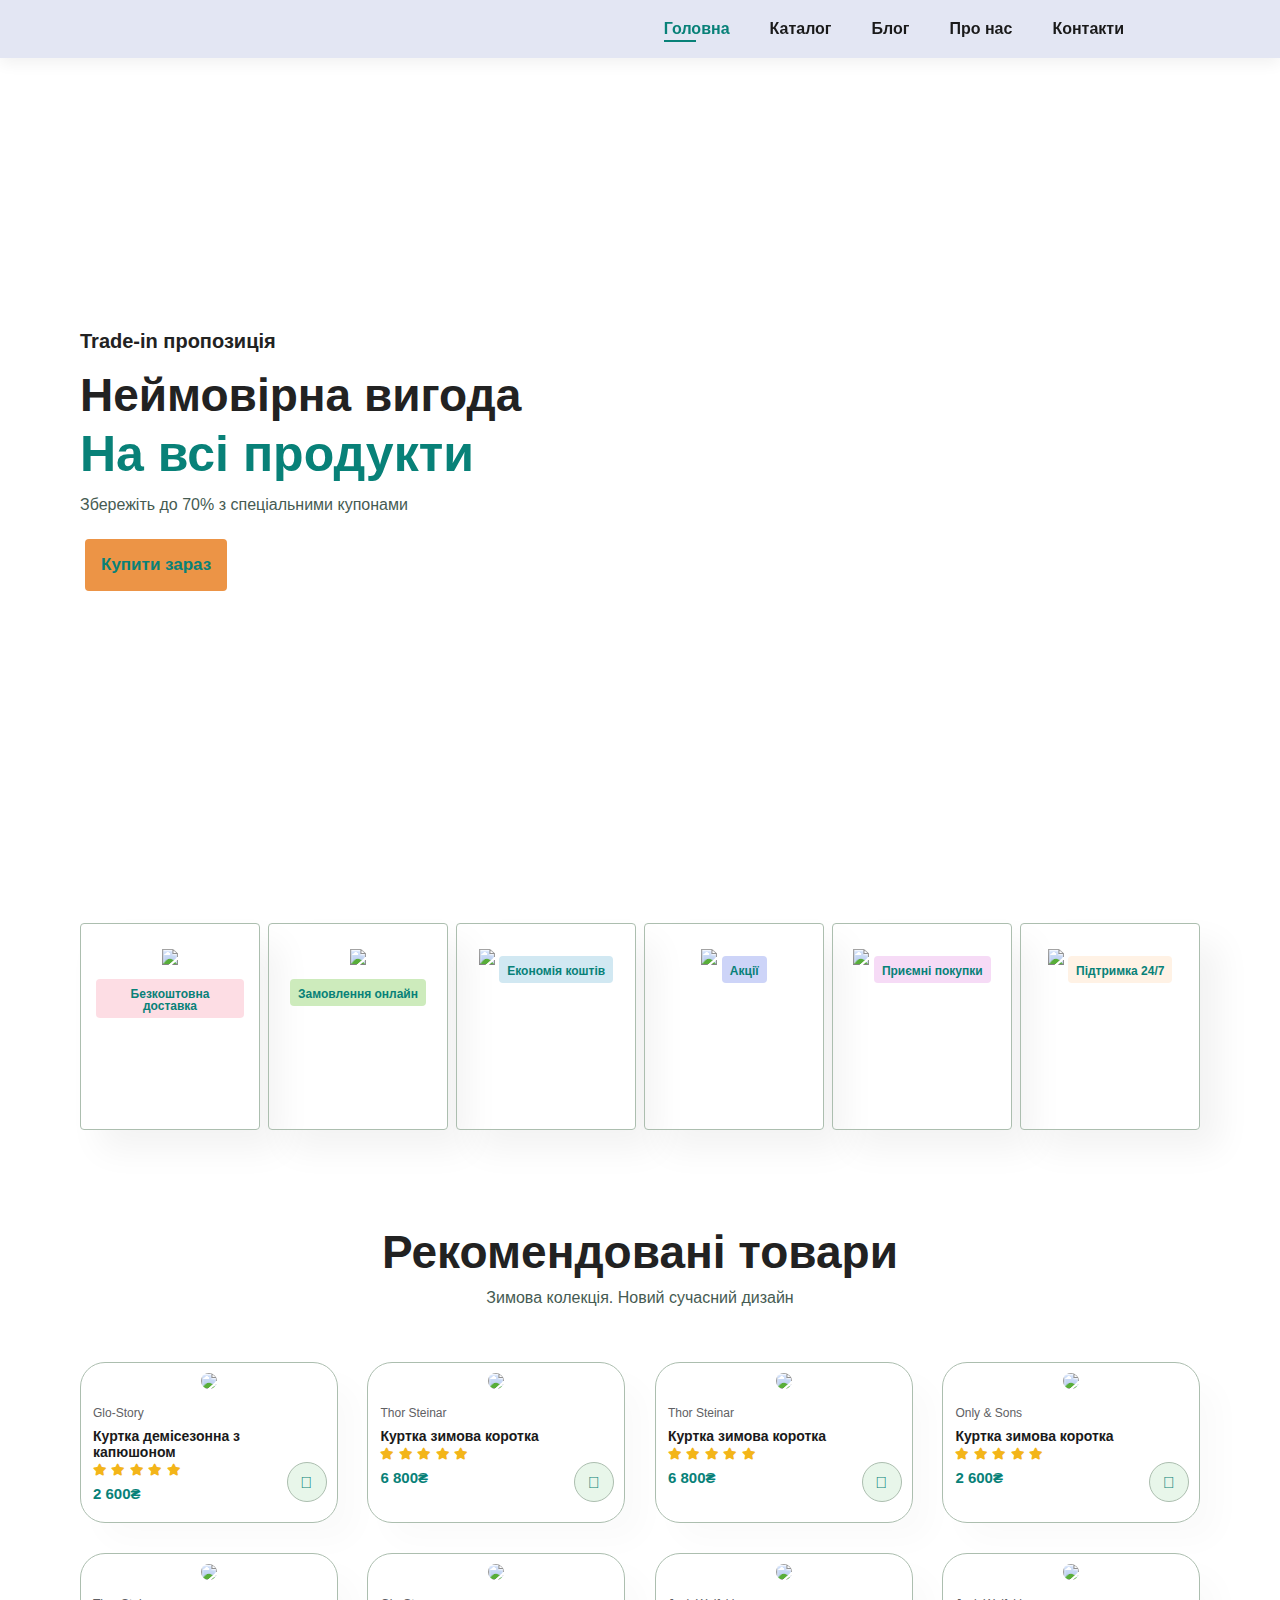
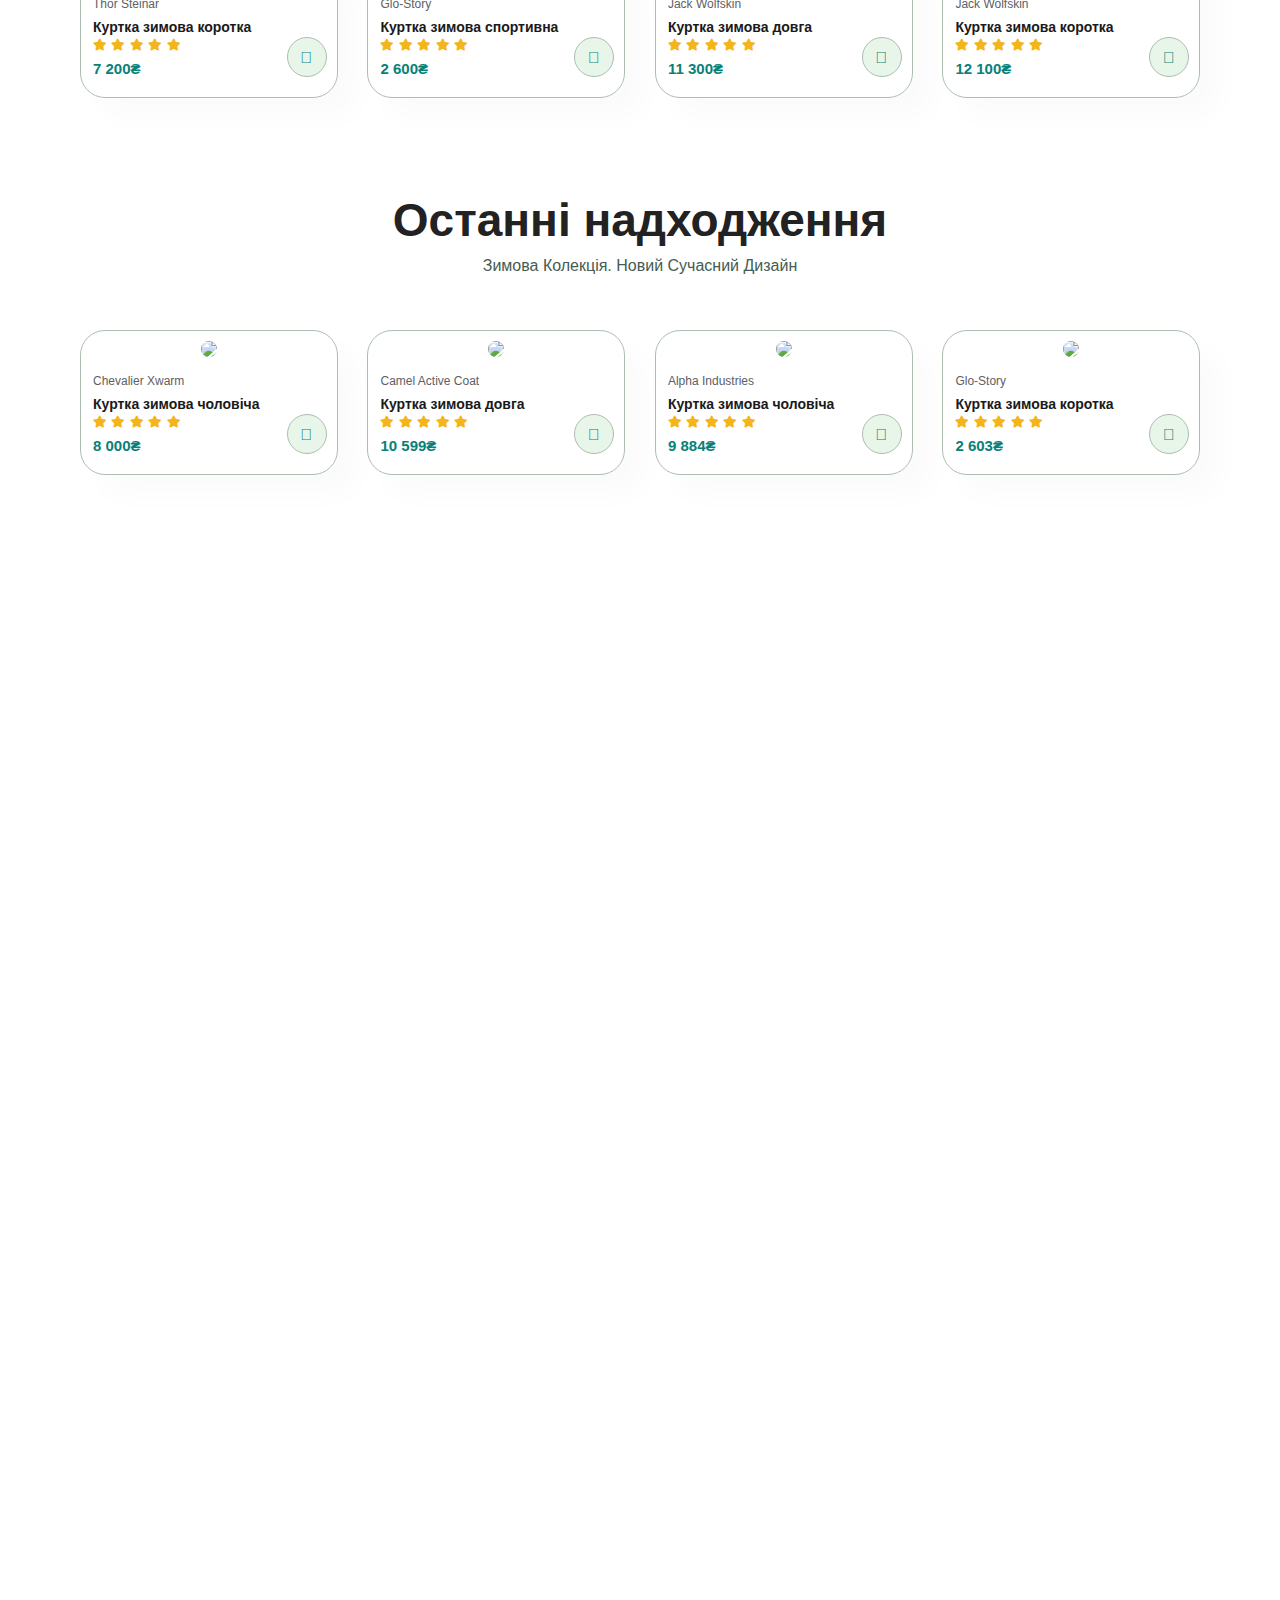
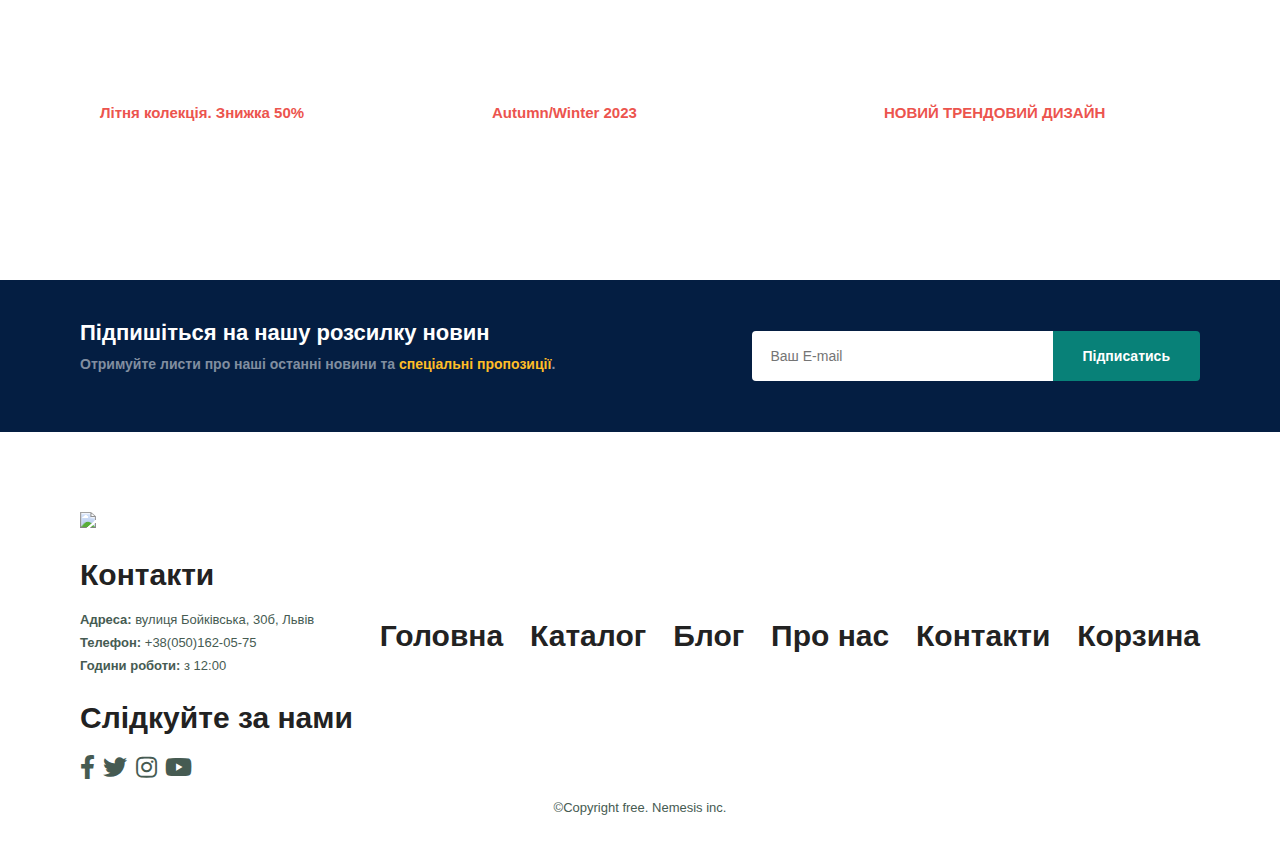
==== index.html @ 421bbaed "qeqwe" ====
<!DOCTYPE html>
<html lang="en">
<head>
    <meta charset="UTF-8">
    <meta name="viewport" content="width=device-width, initial-scale=1.0">
    <title>Ecommerce</title>
    <link rel="stylesheet" href="style.css">
    <link rel="stylesheet" href="https:\\pro.fontawesome.com/releases/v5.10.0/css/all.css"/>
</head>

<body>
    
    <section id="header">
        <a href="#"><img src="img/logo.png" class="logo" alt=""></a>
        <div>
            <ul id="navbar">
                <li><a class="active" href="index.html">Головна</a></li>
                <li><a href="shop.html">Каталог</a></li>
                <li><a href="blog.html">Блог</a></li>
                <li><a href="about.html">Про нас</a></li>
                <li><a href="contact.html">Контакти</a></li>
                <li id="lg-bag"><a href="cart.html"><i class="far fa-shopping-bag"></i></a></li>
                <a href="#" id="close"><i class="far fa-times"></i></a>
            </ul>
        </div>
        <div id="mobile">
            <a href="cart.html"><i class="far fa-shopping-bag"></i></a>
            <i id="bar" class="fas fa-outdent"></i>
        </div>
    </section>
    <section id="hero">
        <h4>Trade-in пропозиція</h4>
        <h2>Неймовірна вигода</h2>
        <h1>На всі продукти</h1>
        <p>Збережіть до 70% з спеціальними купонами</p>
        <button onclick="window.location.href='shop.html'"><span>Купити зараз</span></button>
    </section>

    <section id="feature" class="section-p1">
        <div class="fe-box">
            <img src="img/features/f1.png">
            <h6>Безкоштовна доставка</h6>
        </div>
        <div class="fe-box">
            <img src="img/features/f2.png">
            <h6>Замовлення онлайн</h6>
        </div>
        <div class="fe-box">
            <img src="img/features/f3.png">
            <h6>Економія коштів</h6>
        </div>
        <div class="fe-box">
            <img src="img/features/f4.png">
            <h6>Акції</h6>
        </div>
        <div class="fe-box">
            <img src="img/features/f5.png">
            <h6>Приємні покупки</h6>
        </div>
        <div class="fe-box">
            <img src="img/features/f6.png">
            <h6>Підтримка 24/7</h6>
        </div>
    </section>

    <section id="product1" class="section-p1">
        <h2>Рекомендовані товари</h2>
        <p>Зимова колекція. Новий сучасний дизайн</p>
        <div class="pro-container">
            <div class="pro">
                <img src="img/products/1.webp">
                <div class="des">
                    <span>Glo-Story</span>
                    <h5>Куртка демісезонна з капюшоном</h5>
                    <div class="star">
                        <i class="fas fa-star"></i>
                        <i class="fas fa-star"></i>
                        <i class="fas fa-star"></i>
                        <i class="fas fa-star"></i>
                        <i class="fas fa-star"></i>
                    </div>
                    <h4>2 600₴</h4>
                </div>
                <a href="#"><i class="fal fa-shopping-cart cart"></i></a>
            </div>
            <div class="pro">
                <img src="img/products/2.webp">
                <div class="des">
                    <span>Thor Steinar</span>
                    <h5>Куртка зимова коротка</h5>
                    <div class="star">
                        <i class="fas fa-star"></i>
                        <i class="fas fa-star"></i>
                        <i class="fas fa-star"></i>
                        <i class="fas fa-star"></i>
                        <i class="fas fa-star"></i>
                    </div>
                    <h4>6 800₴</h4>
                </div>
                <a href="#"><i class="fal fa-shopping-cart cart"></i></a>
            </div>
            <div class="pro">
                <img src="img/products/3.webp">
                <div class="des">
                    <span>Thor Steinar</span>
                    <h5>Куртка зимова коротка</h5>
                    <div class="star">
                        <i class="fas fa-star"></i>
                        <i class="fas fa-star"></i>
                        <i class="fas fa-star"></i>
                        <i class="fas fa-star"></i>
                        <i class="fas fa-star"></i>
                    </div>
                    <h4>6 800₴</h4>
                </div>
                <a href="#"><i class="fal fa-shopping-cart cart"></i></a>
            </div>
            <div class="pro">
                <img src="img/products/4.webp">
                <div class="des">
                    <span>Only & Sons</span>
                    <h5>Куртка зимова коротка</h5>
                    <div class="star">
                        <i class="fas fa-star"></i>
                        <i class="fas fa-star"></i>
                        <i class="fas fa-star"></i>
                        <i class="fas fa-star"></i>
                        <i class="fas fa-star"></i>
                    </div>
                    <h4>2 600₴</h4>
                </div>
                <a href="#"><i class="fal fa-shopping-cart cart"></i></a>
            </div>
            <div class="pro">
                <img src="img/products/5.webp">
                <div class="des">
                    <span>Thor Steinar</span>
                    <h5>Куртка зимова коротка</h5>
                    <div class="star">
                        <i class="fas fa-star"></i>
                        <i class="fas fa-star"></i>
                        <i class="fas fa-star"></i>
                        <i class="fas fa-star"></i>
                        <i class="fas fa-star"></i>
                    </div>
                    <h4>7 200₴</h4>
                </div>
                <a href="#"><i class="fal fa-shopping-cart cart"></i></a>
            </div>
            <div class="pro">
                <img src="img/products/6.webp">
                <div class="des">
                    <span>Glo-Story</span>
                    <h5>Куртка зимова спортивна</h5>
                    <div class="star">
                        <i class="fas fa-star"></i>
                        <i class="fas fa-star"></i>
                        <i class="fas fa-star"></i>
                        <i class="fas fa-star"></i>
                        <i class="fas fa-star"></i>
                    </div>
                    <h4>2 600₴</h4>
                </div>
                <a href="#"><i class="fal fa-shopping-cart cart"></i></a>
            </div>
            <div class="pro">
                <img src="img/products/7.webp">
                <div class="des">
                    <span>Jack Wolfskin</span>
                    <h5>Куртка зимова довга</h5>
                    <div class="star">
                        <i class="fas fa-star"></i>
                        <i class="fas fa-star"></i>
                        <i class="fas fa-star"></i>
                        <i class="fas fa-star"></i>
                        <i class="fas fa-star"></i>
                    </div>
                    <h4>11 300₴</h4>
                </div>
                <a href="#"><i class="fal fa-shopping-cart cart"></i></a>
            </div>
            <div class="pro">
                <img src="img/products/8.webp">
                <div class="des">
                    <span>Jack Wolfskin</span>
                    <h5>Куртка зимова коротка</h5>
                    <div class="star">
                        <i class="fas fa-star"></i>
                        <i class="fas fa-star"></i>
                        <i class="fas fa-star"></i>
                        <i class="fas fa-star"></i>
                        <i class="fas fa-star"></i>
                    </div>
                    <h4>12 100₴</h4>
                </div>
                <a href="#"><i class="fal fa-shopping-cart cart"></i></a>
            </div>
        </div>    
    </section>

    <section id="product1" class="section-p1">
        <h2>Останні надходження</h2>
        <p>Зимова Колекція. Новий Сучасний Дизайн</p>
        <div class="pro-container">
            <div class="pro">
                <img src="img/products/9.webp">
                <div class="des">
                    <span>Chevalier Xwarm</span>
                    <h5>Куртка зимова чоловіча</h5>
                    <div class="star">
                        <i class="fas fa-star"></i>
                        <i class="fas fa-star"></i>
                        <i class="fas fa-star"></i>
                        <i class="fas fa-star"></i>
                        <i class="fas fa-star"></i>
                    </div>
                    <h4>8 000₴</h4>
                </div>
                <a href="#"><i class="fal fa-shopping-cart cart"></i></a>
            </div>
            <div class="pro">
                <img src="img/products/10.webp">
                <div class="des">
                    <span>Camel Active Coat</span>
                    <h5>Куртка зимова довга</h5>
                    <div class="star">
                        <i class="fas fa-star"></i>
                        <i class="fas fa-star"></i>
                        <i class="fas fa-star"></i>
                        <i class="fas fa-star"></i>
                        <i class="fas fa-star"></i>
                    </div>
                    <h4>10 599₴</h4>
                </div>
                <a href="#"><i class="fal fa-shopping-cart cart"></i></a>
            </div>
            <div class="pro">
                <img src="img/products/11.webp">
                <div class="des">
                    <span>Alpha Industries</span>
                    <h5>Куртка зимова чоловіча</h5>
                    <div class="star">
                        <i class="fas fa-star"></i>
                        <i class="fas fa-star"></i>
                        <i class="fas fa-star"></i>
                        <i class="fas fa-star"></i>
                        <i class="fas fa-star"></i>
                    </div>
                    <h4>9 884₴</h4>
                </div>
                <a href="#"><i class="fal fa-shopping-cart cart"></i></a>
            </div>
            <div class="pro">
                <img src="img/products/12.webp">
                <div class="des">
                    <span>Glo-Story</span>
                    <h5>Куртка зимова коротка</h5>
                    <div class="star">
                        <i class="fas fa-star"></i>
                        <i class="fas fa-star"></i>
                        <i class="fas fa-star"></i>
                        <i class="fas fa-star"></i>
                        <i class="fas fa-star"></i>
                    </div>
                    <h4>2 603₴</h4>
                </div>
                <a href="#"><i class="fal fa-shopping-cart cart"></i></a>
            </div>
        </div>    
    </section>

    <section id="sm-banner" class="section-p1">
        <div class="banner-box">
            <h4>неймовірна вигода</h4>
            <h2>купляй 1, отримуй ще 1 в подарунок</h2>
            <span>Найкращий одяг на продажі у нас</span>
            <button onclick="window.location.href='shop.html'"  class="white">Дізнатися</button>
        </div>
        <div class="banner-box banner-box2">
            <h4>зима/весна</h4>
            <h2>наступаючий сезон</h2>
            <span>Найкращий одяг на продажі у нас</span>
            <button onclick="window.location.href='shop.html'" class="white">Колекція</button>
        </div>
    </section>

    <section id="banner3">
        <div class="banner-box">
            <h2>Сезонні знижки</h2>
            <h3>Літня колекція. Знижка 50%</h3>
        </div>
        <div class="banner-box banner-box2">
            <h2>НОВА КОЛЕКЦІЯ</h2>
            <h3>Autumn/Winter 2023</h3>
        </div>
        <div class="banner-box banner-box3">
            <h2>ЗИМОВІ КУРТКИ</h2>
            <h3>НОВИЙ ТРЕНДОВИЙ ДИЗАЙН</h3>
        </div>
    </section>

    <section id="newsletter" class="section-p1 section-m1">
        <div class="newstext">
            <h4>Підпишіться на нашу розсилку новин</h4>
            <p>Отримуйте листи про наші останні новини та <span>спеціальні пропозиції</span>.</p>
        </div>
        <div class="form">
            <input type="text" placeholder="Ваш E-mail">
            <button class="normal">Підписатись</button>
        </div>
    </section>

    <footer class="section-p1">
        <div class="col">
            <img class="logo" src="img/logo.png">
            <h4>Контакти</h4>
            <p><strong>Адреса:</strong> вулиця Бойківська, 30б, Львів</p>
            <p><strong>Телефон:</strong> +38(050)162-05-75</p>
            <p><strong>Години роботи:</strong> з 12:00</p>
            <div class="follow">
                <h4>Слідкуйте за нами</h4>
                <div class="icon">
                    <i class="fab fa-facebook-f"></i>
                    <i class="fab fa-twitter"></i>
                    <i class="fab fa-instagram"></i>
                    <i class="fab fa-youtube"></i>
                </div>
            </div>
        </div>
        <div class="col">
            <h4>Головна</h4>
        </div>
        <div class="col">
            <h4>Каталог</h4>
        </div>
        <div class="col">
            <h4>Блог</h4>
        </div>
        <div class="col">
            <h4>Про нас</h4>
        </div>
        <div class="col">
            <h4>Контакти</h4>
        </div>
        <div class="col">
            <h4>Корзина</h4>
        </div>
        <div class="copyright">
            <p>©Copyright free. Nemesis inc.</p>
        </div>
    </footer>

    <script src="script.js"></script>
</body>
</html>
---- style.css ----
@import url('https://fonts.googleapis.com/css2?family=League+Spartan:wght@100;200;300;400;500;600;700;800;900&display=swap');

*{
    margin: 0;
    padding: 0;
    box-sizing: border-box;
    font-family: 'Spartan', sans-serif;
}
h1{
    font-size: 50px;
    line-height: 64px;
    color: #222;
}

h2{
    font-size: 46px;
    line-height: 54px;
    color: #222;
}

h4{
    font-size: 20px;
    color: #222;
}

h6{
    font-weight: 700;
    font-size: 12px;
}

p{
    font-size: 16px;
    color: #465b52;
    margin: 10px 0 20px 0;
}

.section-p1{
    padding: 40px 80px;
}



.section-m1{
    margin: 40px 0;
}

button.normal{
    font-size: 14px;
    font-weight: 600;
    padding: 15px 30px;
    color: #000;
    background-color: #fff;
    border-radius: 4px;
    cursor: pointer;
    border: none;
    outline: none;
    transition: 0.2s;
}

button.white{
    font-size: 13px;
    font-weight: 600;
    padding: 11px 18px;
    color: white;
    background-color: transparent;
    cursor: pointer;
    border: 1px solid white;
    outline: none;
    transition: 0.2s;
}

body{
    width: 100%;
}

/*Header*/

#header{
    display: flex;
    align-items: center;
    justify-content: space-between;
    padding: 20px 80px;
    background-color: #E3E6F3;
    box-shadow: 0 5px 15px rgba(0, 0, 0, 0.06);
    z-index: 999;
    position: sticky;
    top: 0;
    left: 0;
}

#header img{
    height: 80px;
}

#navbar{
    display: flex;
    align-items: center;
    justify-content: center;
}

#navbar li{
    list-style: none;
    padding: 0 20px;
    position: relative;
}

#navbar li a{
    text-decoration: none;
    font-size: 16px;
    font-weight: 600;
    color: #1a1a1a;
    transition: 0.3s ease;
}

#navbar li a:hover, #navbar li a.active{
    color: #088178;

}

#navbar li a.active::after,
#navbar li a:hover::after{
    content: "";
    width: 30%;
    height: 2px;
    background: #088178;
    position: absolute;
    bottom: -4px;
    left: 20px;
}

#mobile{
    display: none;
    align-items: center;
}

#close{
    display: none;
}

/*Home*/

#hero{
    background-image: url(img/hero4.png);
    height: 90vh;
    width: 100%;
    background-size: cover;
    background-position: top 25% right 0%;
    padding: 0 80px;
    display: flex;
    align-items: flex-start;
    justify-content: center;
    flex-direction: column;
}

#hero h4{
    padding-bottom: 15px;

}

#hero h1{
    color: #088178;;
}

#hero button{
    display: inline-block;
    border-radius: 4px;
    background-color: rgb(236, 148, 70);
    border: none;
    color: #088178;
    text-align: center;
    font-size: 17px;
    padding: 16px;
    width: fit-content;
    transition: all 0.5s;
    cursor: pointer;
    margin: 5px;
    font-weight: 700;
}
 
button span {
    cursor: pointer;
    display: inline-block;
    position: relative;
    transition: 0.5s;
}
   
button span:after {
    content: '»';
    position: absolute;
    opacity: 0;
    top: 0;
    right: -15px;
    transition: 0.5s;
}
   
button:hover span {
    padding-right: 15px;
}
   
button:hover span:after {
     opacity: 1;
    right: 0;
}

#feature{
    display: flex;
    align-items: center;
    justify-content: space-between;
    flex-wrap: wrap;
}

#feature .fe-box{
    width: 180px;
    text-align: center;
    padding: 25px 15px;
    box-shadow: 20px 20px 34px rgba(0, 0, 0, 0.05);
    border: 1px solid #acbeaf;
    border-radius: 4px;
    margin: 15px 0;
    height: 207px;
}

#feature .fe-box:hover{
    box-shadow: 10px 10px 54px rgba(70, 62, 221, 0.1);
}

#feature .fe-box h6{
    display: inline-block;
    padding: 9px 8px 6px 8px;
    line-height: 1;
    border-radius: 4px;
    color: #088178;
    background-color: #fddde4;
    font-weight: 600;
}

#feature .fe-box:nth-child(2) h6{
    background-color: #cdebbc;
}
#feature .fe-box:nth-child(3) h6{
    background-color: #d1e8f2;
}
#feature .fe-box:nth-child(4) h6{
    background-color: #cdd4f8;
}
#feature .fe-box:nth-child(5) h6{
    background-color: #f6dbf6;
}
#feature .fe-box:nth-child(6) h6{
    background-color: #fff2e5;
}

#feature .fe-box img{
    width: 100%;
    margin-bottom: 10px; 
}

#product1{
    text-align: center;
}

#product1 .pro-container{
    display: flex;
    justify-content: space-between;
    padding-top: 20px;
    flex-wrap: wrap;
}

#product1 .pro{
    width: 23%;
    min-width: 250px;
    padding: 10px 12px ;
    border: 1px solid #acbeaf;
    border-radius: 25px;
    cursor: pointer;
    box-shadow: 20px 20px 30px rgba(0, 0, 0, 0.02);
    margin: 15px 0;
    transition: 0.2s ease;
    position: relative;
}

#product1 .pro:hover{
    box-shadow: 20px 20px 30px rgba(0, 0, 0, 0.06);
}

#product1 .pro img{
    width: 100%;
    border-radius: 20px;
}

#product1 .pro .des{
    text-align: start;
    padding: 10px 0;

}

#product1 .pro span{
    color: #606063;
    font-size: 12px;
}

#product1 .pro .des h5{
    padding-top: 7px;
    color: #1a1a1a;
    font-size: 14px;
}

#product1 .pro .des i{
    font-size: 12px;
    color: rgb(243, 181, 25);
}

#product1 .pro .des h4{
    padding-top: 7px;
    font-size: 15px;
    font-weight: 700;
    color: #088178;
}

#product1 .pro .cart{
    width: 40px;
    height: 40px;
    line-height: 40px;
    border-radius: 50px;
    background-color: #e8f6ea;
    font-weight: 500;
    color: #088178;
    border: 1px solid #acbeaf;
    position: absolute;
    bottom: 20px;
    right: 10px;
}

#sm-banner{
    display: flex;
    justify-content: space-between;
    flex-wrap: wrap;
}

#sm-banner .banner-box{
    display: flex;
    flex-direction: column;
    justify-content: center;
    align-items: flex-start;
    background-image: url(img/bannerb17.jpg);
    min-width: 580px;
    height: 50vh;
    background-size: cover;
    background-position: center;
    padding: 30px;
    margin: 10px;
}

#sm-banner .banner-box2{
    background-image: url(img/bannerb10.jpg);
}

#sm-banner h4{
    color: white;
    font-size: 20px;
    font-weight: 300;
}

#sm-banner h2{
    color: white;
    font-size: 28px;
    font-weight: 800;
}

#sm-banner span{
    color: white;
    font-size: 14px;
    font-weight: 500;
    padding-bottom: 15px;
}

#sm-banner .banner-box:hover button{
    background: #088178;
    border:  1px solid #088178;
}

#banner3{
    display: flex;
    justify-content: space-between;
    flex-wrap: wrap;
    padding: 0 80px;
}

#banner3 .banner-box{
    display: flex;
    flex-direction: column;
    justify-content: center;
    align-items: flex-start;
    background-image: url(img/bannerb7.jpg);
    min-width: 30%;
    height: 30vh;
    background-size: cover;
    background-position: center;
    padding: 20px;
    margin-bottom: 20px;
}

#banner3 .banner-box2{
    background-image: url(img/bannerb4.jpg);
}

#banner3 .banner-box3{
    background-image: url(img/bannerb18.jpg);
}

#banner3 h2{
    color: white;
    font-weight: 900;
    font-size: 22px;
}

#banner3 h3{
    color: #ec544e;
    font-weight: 800;
    font-size: 15px;
}

#newsletter{
    display: flex;
    justify-content: space-between;
    flex-wrap: wrap;
    align-items: center;
    background-image: url(img/bannerb14.png);
    background-repeat: no-repeat;
    background-position: 20% 30%;
    background-color: #041e42;
}

#newsletter h4{
    color: white;
    font-size: 22px;
    font-weight: 700;
}

#newsletter p{
    color: #818ea0;
    font-size: 14px;
    font-weight: 600;
}

#newsletter p span{
    color: #ffbd27;
}

#newsletter input{
    height: 3.125rem;
    padding: 0 1.25em;
    font-size: 14px;
    width: 100%;
    border: 1px solid transparent;
    border-radius: 4px;
    outline: none;
    border-top-right-radius: 0;
    border-bottom-right-radius: 0;
}

#newsletter button{
    background-color: #088178;
    color: white;
    white-space: nowrap;
    border-top-left-radius: 0;
    border-bottom-left-radius: 0;
}

#newsletter .form{
    display: flex;
    width: 40%;
}

footer{
    display: flex;
    flex-wrap: wrap;
    justify-content: space-between;
}

footer .col{
    display: flex;
    flex-direction: column;
    justify-content: center;
    align-items: flex-start;
    margin-bottom: 20px;
}

footer .logo{
    margin-bottom: 30px;
    width: 150px;
}

footer h4{
    font-size: 30px;
    padding-bottom: 20px;
}

footer p{
    font-size: 13px;
    margin: 0 0 8px 0;
}

footer a{
    font-size: 18px;
    text-decoration: none;
    color: #222;
    margin-bottom: 10px;
}

footer .follow{
    margin-top: 20px;

}

footer .follow i{
    color: #465b52;
    padding-right: 4px;
    font-size: 24px;
}

footer .install .row img{
    border: 1px solid #088178;
    border-radius: 6px;
}

footer .install img{
    margin: 10px 0 15px 0;
}

footer .follow i:hover,
footer a:hover{
    color: #088178;
}


footer .copyright{
    width: 100%;
    text-align: center;
}


/*Shop*/

#page-header{
    background-image: url(img/bannerb1.jpg);
    width: 100%;
    height: 40vh;
    background-size: cover;
    display: flex;
    justify-content: center;
    text-align: center;
    flex-direction: column;
    padding: 14px;
}

#page-header h2, #page-header p{
    color: white;
}

#pagination{
    text-align: center;
}

#pagination a{
    text-decoration: none;
    background-color: #088178;
    padding: 15px 20px;
    border-radius: 4px;
    color: white;
    font-weight: 600;
}

#pagination a i{
    font-size: 16px;
    font-weight: 600;
}

/*Prod details*/

#prodetails{
    display: flex;
    margin-top: 20px;
}

#prodetails .single-pro-details{
    width: 50%;
    padding-top: 30px;
    white-space: wrap;
}

#prodetails .single-pro-details h4{
    padding: 40px 0 20px 0;
}

#prodetails .single-pro-details h2{
    font-size: 26px;
}

#prodetails .single-pro-details select{
    display: block;
    padding: 5px 10px;
    margin-bottom: 10px;
}

#prodetails .single-pro-details input{
    width: 50px;
    height: 47px;
    padding-left: 10px;
    font-size: 16px;
    margin-right: 10px;
}

#prodetails .single-pro-details button{
    background: #088178;
    color: white;
}

#prodetails .single-pro-details input:focus{
    outline: none;
}

#prodetails .single-pro-details span{
    line-height: 25px;
    width: 50%;
    white-space: wrap;
}

#prodetails .single-pro-image{
    width: 40%;
    margin-right: 50px;
}

.small-img-group{
    display: flex;
    justify-content: space-between;
}

.small-img-col{
    flex-basis: 24%;
    cursor: pointer;
}

/*Blog*/

#page-header.blog-header{
    background-image: url(img/bannerb19.jpg);
}

#blog{
    padding: 150px 150px 0 150px;
}

#blog .blog-box{
    display: flex;
    align-items: center;
    width: 100%;
    padding-bottom: 90px;
}

#blog .blog-img{
    width: 50%;
    margin-right: 40px;
}

#blog img{
    width: 100%;
    height: 300px;
    object-fit: cover;
}

#blog .blog-details{
    width: 50%;
}

#blog .blog-details a{
    text-decoration: none;
    font-size: 12px;
    color: black;
    font-weight: 700;
    position: relative;
}

#blog .blog-details a::after{
    content: '';
    width: 50px;
    height: 1px;
    background-color: #000;
    position: absolute;
    top: 4px;
    right: -60px;
}

#blog .blog-details a:hover{
    color: #088178;
}

#blog .blog-details a:hover::after{
    background-color: #088178;
}

/*About*/

#page-header.about-header{
    background-image: url(img/about/aboutbanner.png);
}

#about-head img{
    width: 50%;
    height: auto;
}

#about-head{
    display: flex;
    align-items: center;
}

#about-head p{
    font-size: 20px;
}

#about-head div{
    padding-left: 40px;
}

#contact-details{
    display: flex;
    align-items: center;
    justify-content: space-between;
}

#contact-details .details{
    width: 40%;
}

#contact-details .details span,
#form-details form span{
    font-size: 18px;
}

#contact-details .details h2,
#form-details form h2{
    font-size: 26px;
    line-height: 35px;
    padding: 20px 0;
}

#contact-details .details h3{
    font-size: 16px;
    padding-bottom: 15px;
}

#contact-details .details li{
    list-style: none;
    display: flex;
    padding: 10px 0;
}

#contact-details .details li i{
    font-size: 14px;
    padding-right: 22px;
}

#contact-details .details li p{
    margin: 0;
    font-size: 14px;
}

#contact-details .map{
    width: 55%;
    height: 400px;
}

#contact-details .map iframe{
    width: 100%;
    height: 100%;
}

#form-details form{
    width: 65%;
    display: flex;
    flex-direction: column;
    align-items: flex-start;
}

#form-details{
    display: flex;
    justify-content: space-between;
    margin: 30px;
    padding: 80px;
    border: 1px solid #e1e1e1;
}

#form-details form input,
#form-details form textarea{
    width: 100%;
    padding: 12px 15px;
    outline: none;
    margin-bottom: 20px;
    border: 1px solid #e1e1e1;
}

#form-details form button{
    background-color: #088178;
    color: white;
}

#form-details .people div{
    padding-bottom: 25px;
    display: flex;
    align-items: flex-start;
}

#form-details .people div img{
    width: 65px;
    height: 65px;
    object-fit: cover;
    margin-right: 15px;
}

#form-details .people div p{
    margin: 0;
    font-size: 13px;
    line-height: 25px;
}

#form-details .people div p span{
    display: block;
    font-size: 16px;
    font-weight: 600;
    color: #000;
}

#cart table{
    width: 100%;
    border-collapse: collapse;
    table-layout: fixed;
    white-space: nowrap;
}

#cart table img{
    width: 70px;
}

#cart table td:nth-child(1){
    width: 100px;
    text-align: center;
}

#cart table td:nth-child(2){
    width: 150px;
    text-align: center;
}

#cart table td:nth-child(3){
    width: 250px;
    text-align: center;
}

#cart table td:nth-child(4),
#cart table td:nth-child(5),
#cart table td:nth-child(6){
    width: 150px;
    text-align: center;
}

#cart table td:nth-child(5) input{
    width: 70px;
    padding: 10px 5px 10px 15px;
}

#cart table thead{
    border: 1px solid #e2e9e1;
    border-left: none;
    border-right: none;
}

#cart table thead td{
    font-weight: 700;
    text-transform: uppercase;
    font-size: 13px;
    padding: 18px 0;
}

#cart table tbody tr td{
    padding-top: 15px;
}

#cart table tbody td{
    font-size: 13px;
}

#cart-add{
    display: flex;
    flex-wrap: wrap;
    justify-content: space-between;
}

#coupon {
    width: 50%;
    margin-bottom: 30px;
}

#coupon h3,
#subtotal h3{
    padding-bottom: 15px;
}

#coupon input{
    padding: 10px 20px;
    outline: none;
    width: 60%;
    margin-right: 10px;
    border: 1px solid #e2e9e1;
}

#coupon button{
    background-color: #088178;
    color: white;
    padding: 12px 20px;
}

#subtotal{
    width: 50%;
    margin-bottom: 30px;
    border: 1px solid #e2e9e1;
    padding: 30px;
}

#subtotal table{
    border-collapse: collapse;
    width: 100%;
    margin-bottom: 20px;
}

#subtotal table td{
    width: 50%;
    border: 1px solid #e2e9e1;
    padding: 10px;
    font-size: 13px;
}

#cart{
    overflow-x: auto;
}

@media (max-width:799px){

    .section-p1{
        padding: 40px 40px;
    }


    #navbar {
        display: flex;
        flex-direction: column;
        align-items: flex-start;
        justify-content: flex-start;
        position: fixed;
        top: 0;
        right: -300px;
        height: 100vh;
        width: 300px;
        background-color: #E3E6F3;
        box-shadow: 0 40px 60px rgba(0, 0, 0, 0.1);
        padding: 80px 0 0 10px;
        transition: 0.3s;
    }

    footer .col{
        align-items: center;
    }

    footer{
        flex-direction: column;
        align-items: center;
    }

    #navbar.active{
        right: 0px;
    }

    #navbar li{
        margin-bottom: 25px;
    }

    #mobile{
        display: flex;
        align-items: center;
    }

    #mobile i{
        color: #1a1a1a;
        font-size: 24px;
        padding-left: 20px;
    }

    #close{
        display: initial;
        position: absolute;
        top: 30px;
        left: 30px;
        color: #222;
        font-size: 24px;
    }

    #lg-bag{
        display: none;
    }

    #hero {
        height: 70vh;
        padding: 0 80px;
        background-position: top 30% right 30%;
    }

    #feature {
        justify-content: center;

    }

    #feature .fe-box {
        margin: 15px 15px;
    }

    #product1 .pro-container {
        justify-content: center;
    }

    #product1 .pro {
        margin: 15px;
    }

    #sm-banner .banner-box {
        min-width: 100%;
        height: 30vh;
    }

    #banner3 {
        padding: 0 40px;
    }
    
    #banner3 .banner-box {
        width: 28%;
    }

    #newsletter .form {
        width: 70%;
    }

    #form-details{
        padding: 40px;
    }
    #form-details form{
        width: 50%;  
    }
}

@media (max-width: 477px){

    button.white{
        font-size: 16px;
    }
    #header{
        padding: 10px 30px;  
    }

    

    #hero {
        padding: 0 20px;
        background-position: 55%;
    }
    h2{
        font-size: 32px;
    }

    h1{
        font-size: 38px;
    }

    .section-p1{
        padding: 20px;
    }

    #feature .fe-box{
        width: 155px;
        margin: 0 0 15px 0;
    }

    #feature{
        justify-content: space-between;
    }

    #product .pro{
       width: 100%; 
    }

    #sm-banner .banner-box{
        height: 40vh;
    }

    #banner3{
        padding: 0 20px;
    }

    #banner3 .banner-box{
        width: 100%;
    }

    #newsletter .form {
        width: 100%;
    }

    #newsletter{
        padding: 40px 20px;
    }

    #prodetails {
        display: flex;
        flex-direction: column;
    }

    #prodetails .single-pro-image{
        width: 100%;
    }

    #prodetails .single-pro-details{
        width: 100%;
    }


    #blog .blog-box{
        display: flex;
        flex-direction: column;
        align-items: flex-start;
    }

    #blog{
        padding: 100px 20px 0 20px;
    }

    #blog .blog-img{
        width: 100%;
        margin-bottom: 30px;
    }

    #blog .blog-details{
        width: 100%;
    }

    #about-head{
        flex-direction: column;
    }

    #about-head img{
        width: 100%;
        margin-bottom: 20px;
    }

    #about-head div{
        padding-left: 0;
    }

    #contact-details{
        flex-direction: column;
    }

    #contact-details .details{
        width: 100%;
        margin-bottom: 30px;
    }

    #contact-details .map{
        width: 100%;  
    }

    #form-details{
        margin: 10px;
        padding: 30px 10px;
        flex-wrap: wrap;
    }

    #form-details form{
        width: 100%;
        margin-bottom: 30px;
    }

    #cart-add{
        flex-direction: column;
    }

    #coupon{
        width: 100%;
        margin-bottom: 0;
    }

    #subtotal{
        width: 100%;
        padding: 20px;
    }
}
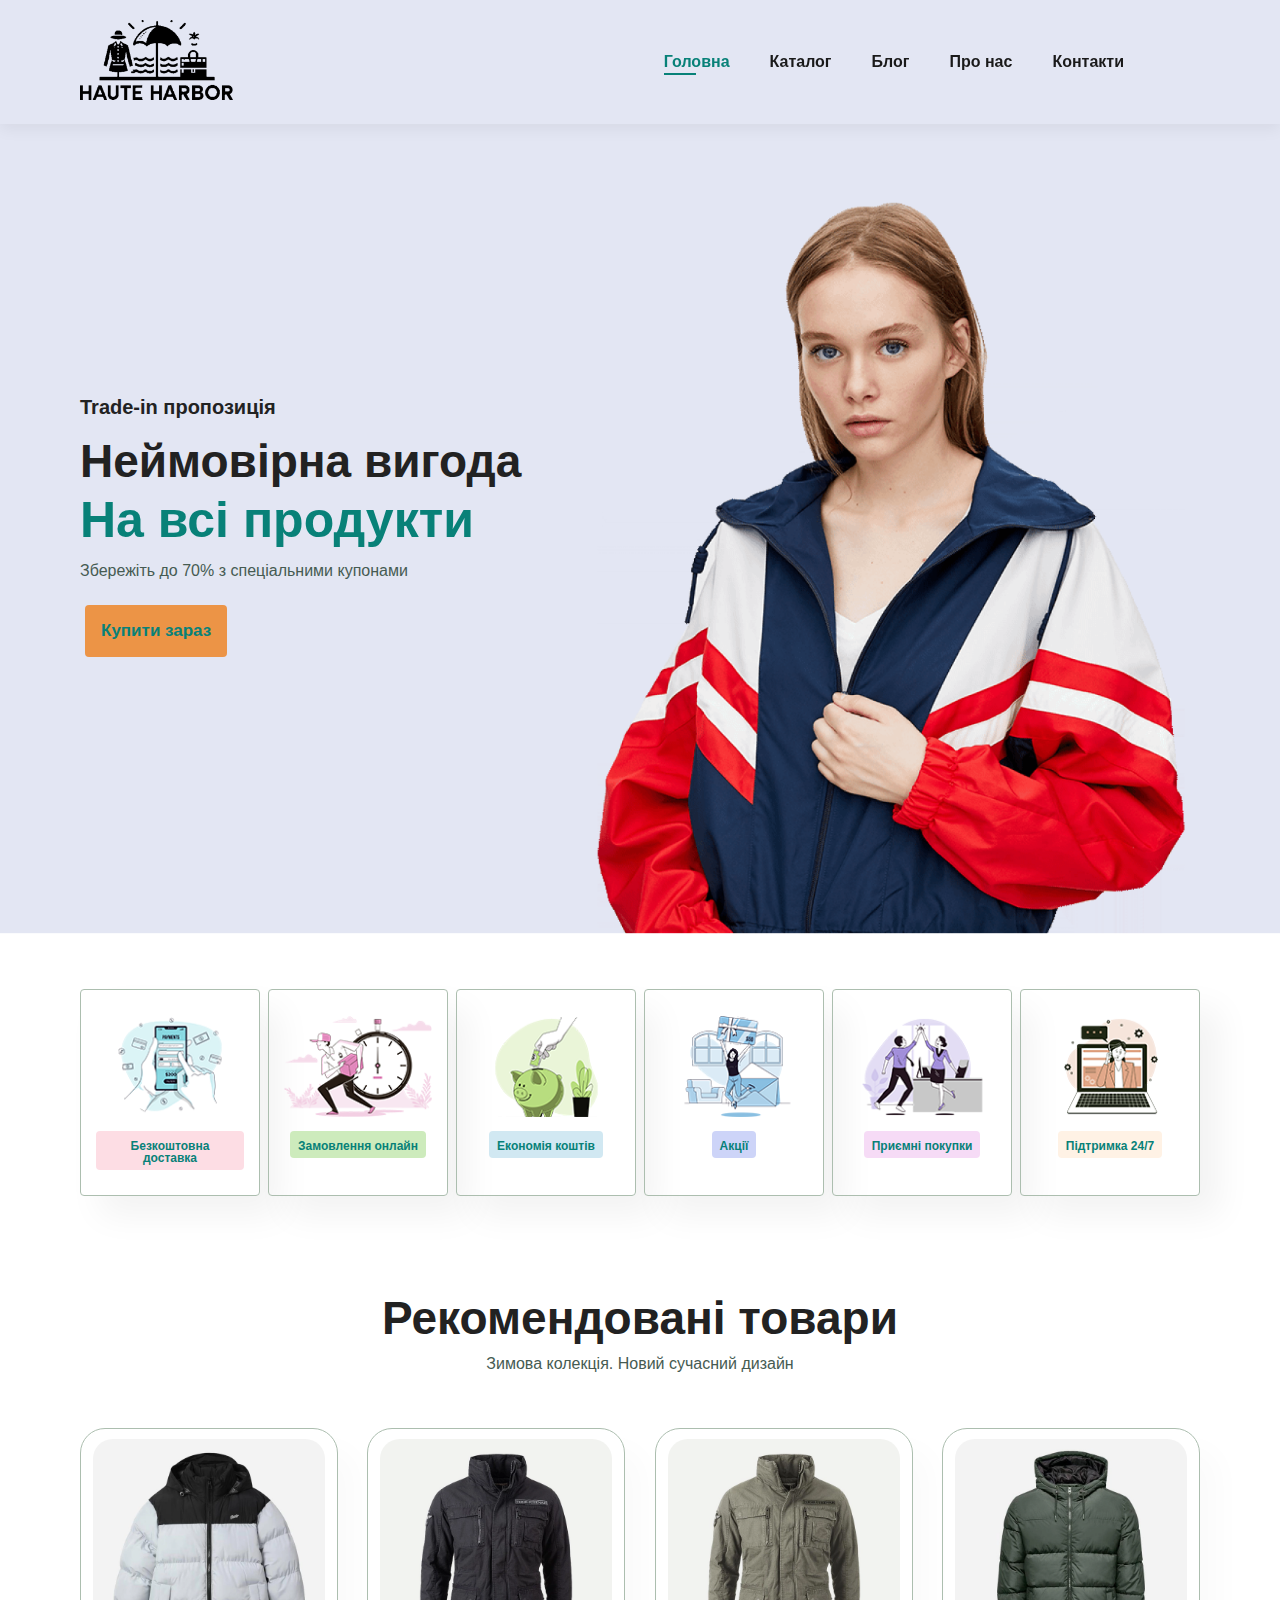
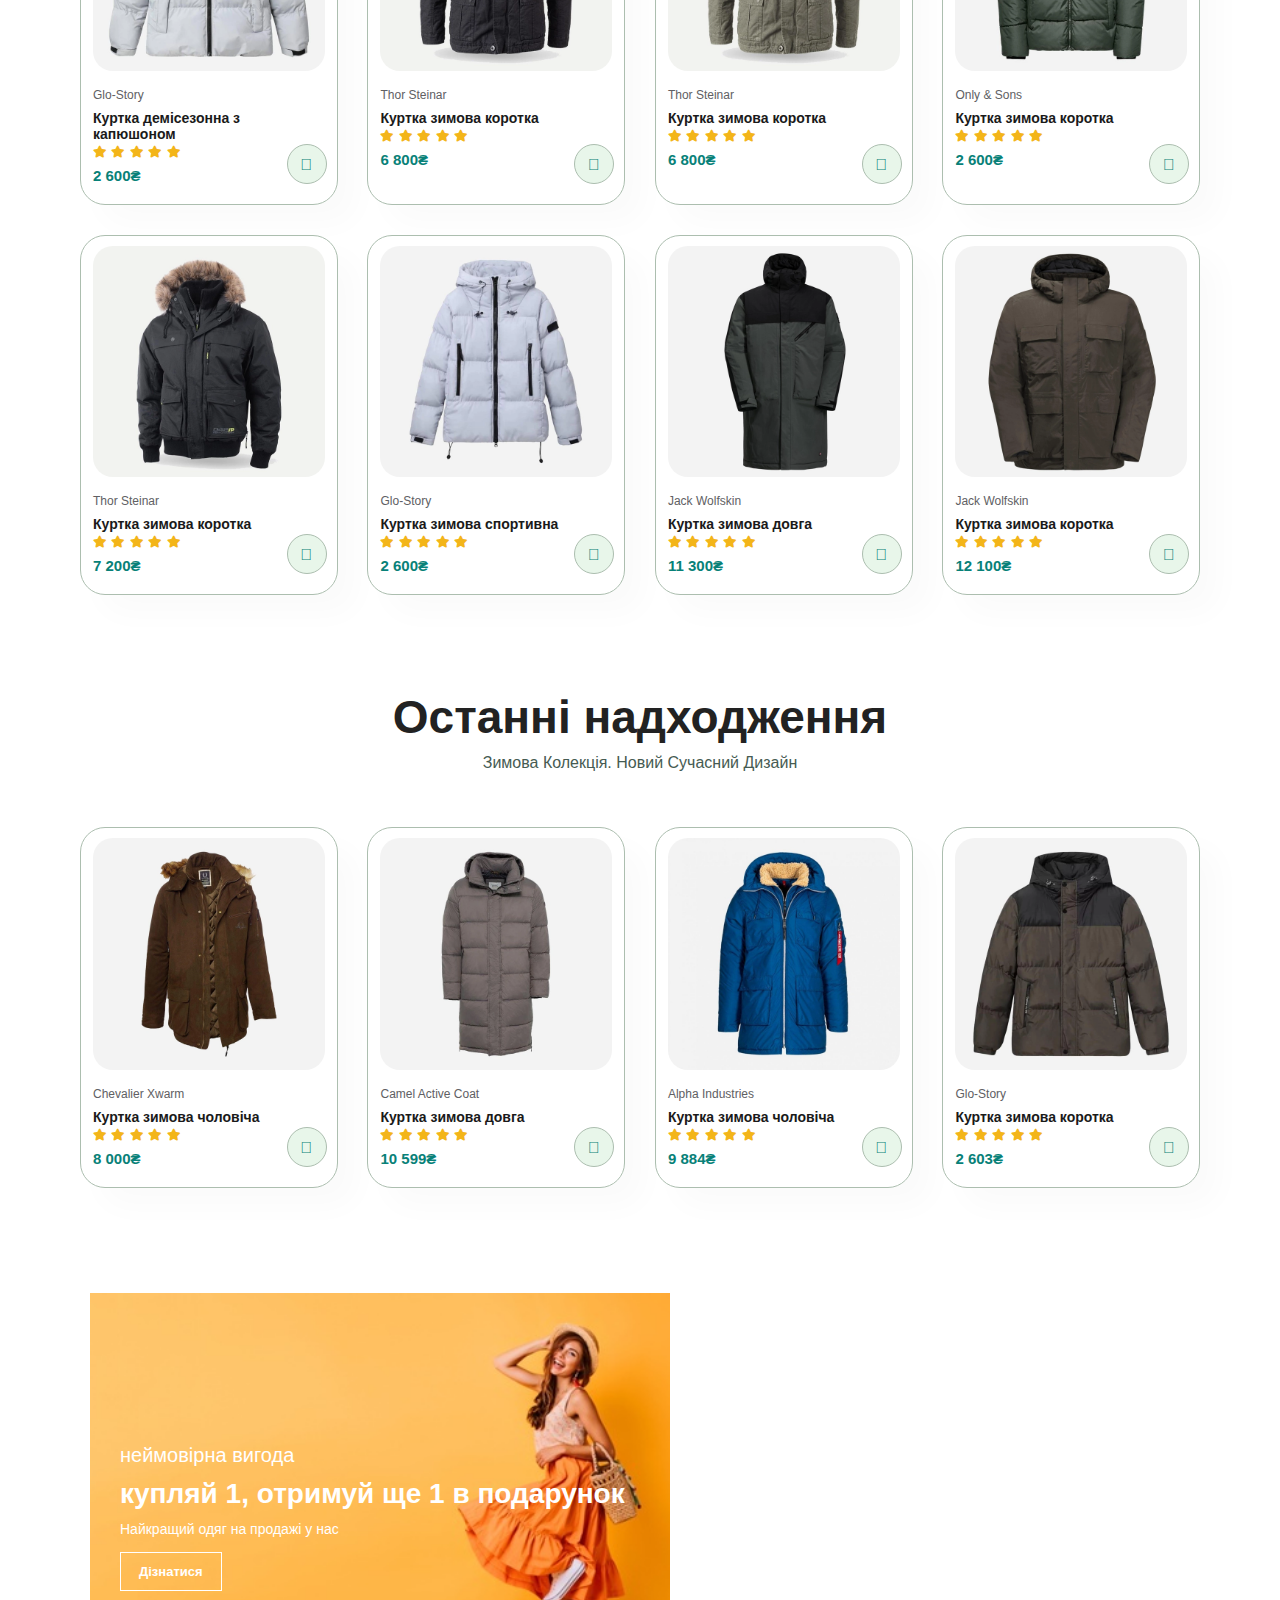
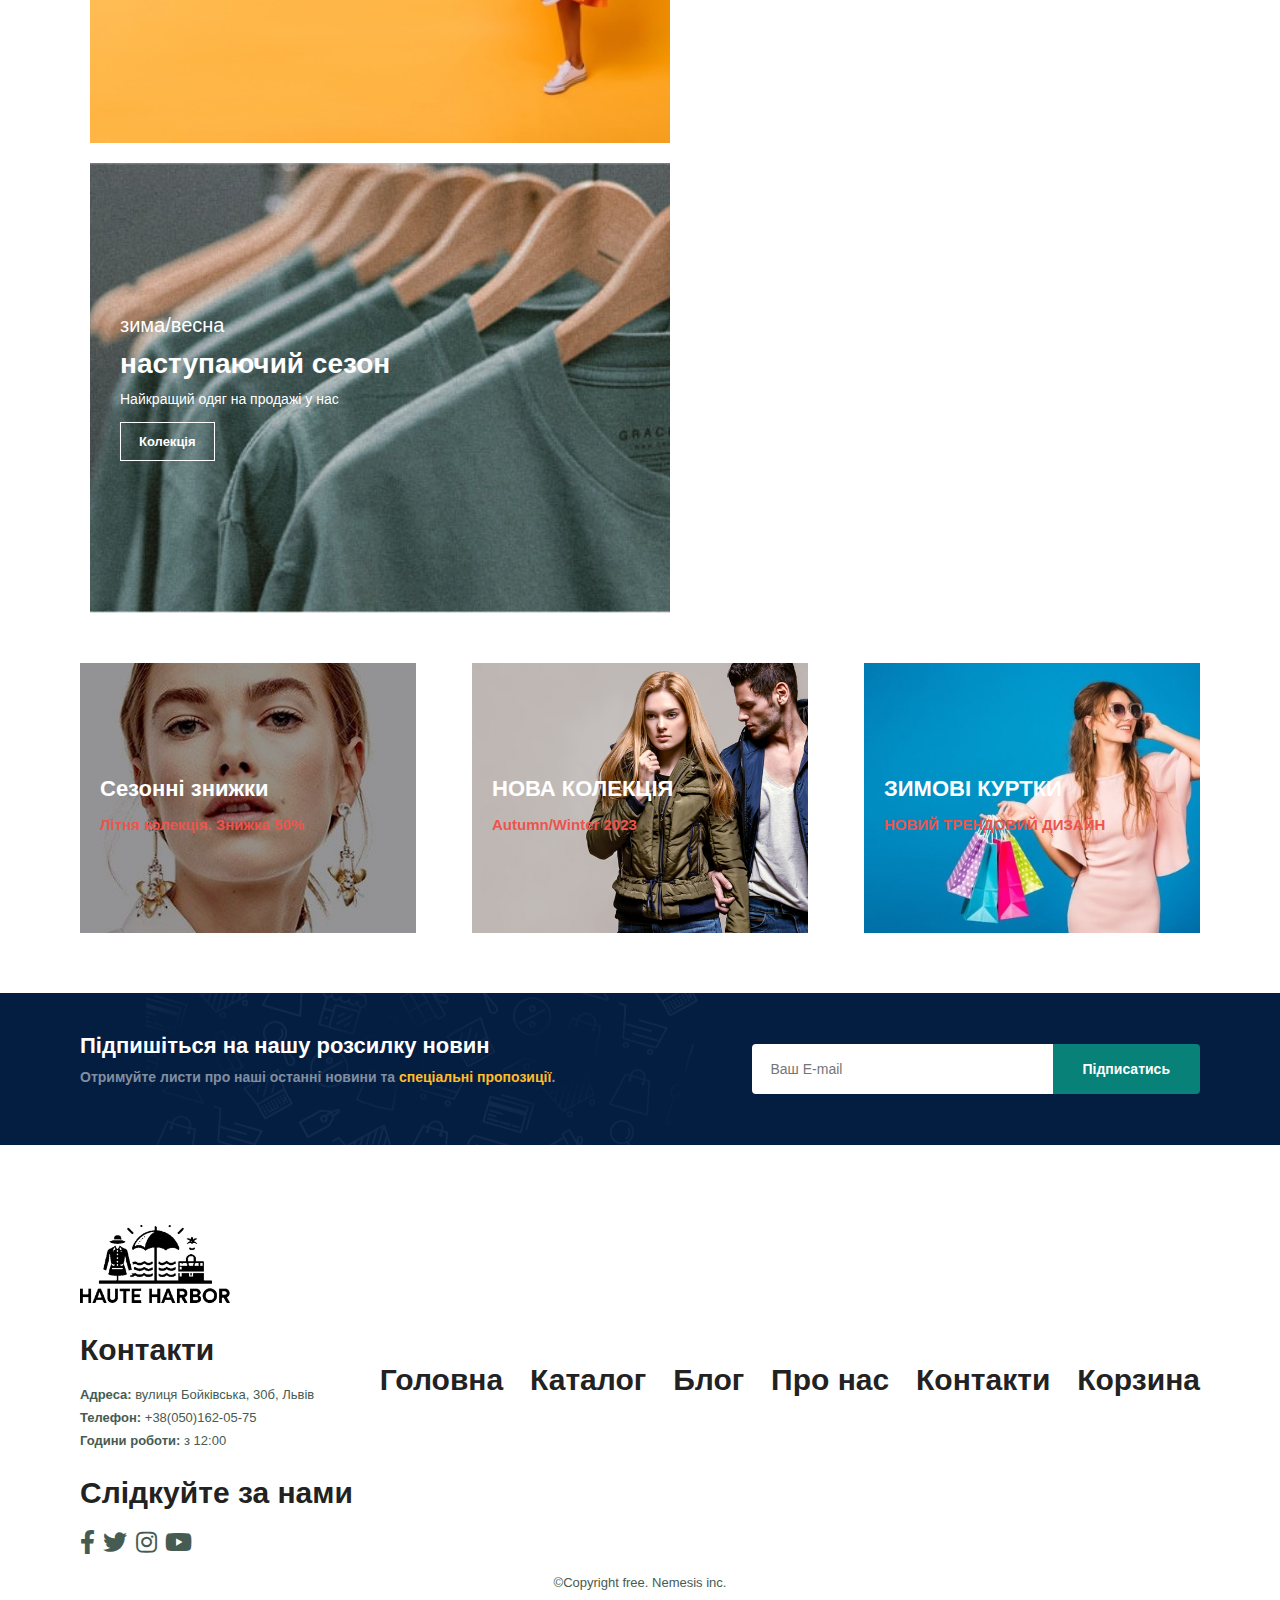
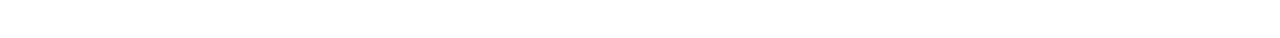
==== commit c89a58c6: "as" ====
--- a/index.html
+++ b/index.html
@@ -67,7 +67,7 @@
         <h2>Рекомендовані товари</h2>
         <p>Зимова колекція. Новий сучасний дизайн</p>
         <div class="pro-container">
-            <div class="pro">
+            <div class="pro" onclick="window.location.href='sproduct.html'">
                 <img src="img/products/1.webp">
                 <div class="des">
                     <span>Glo-Story</span>
